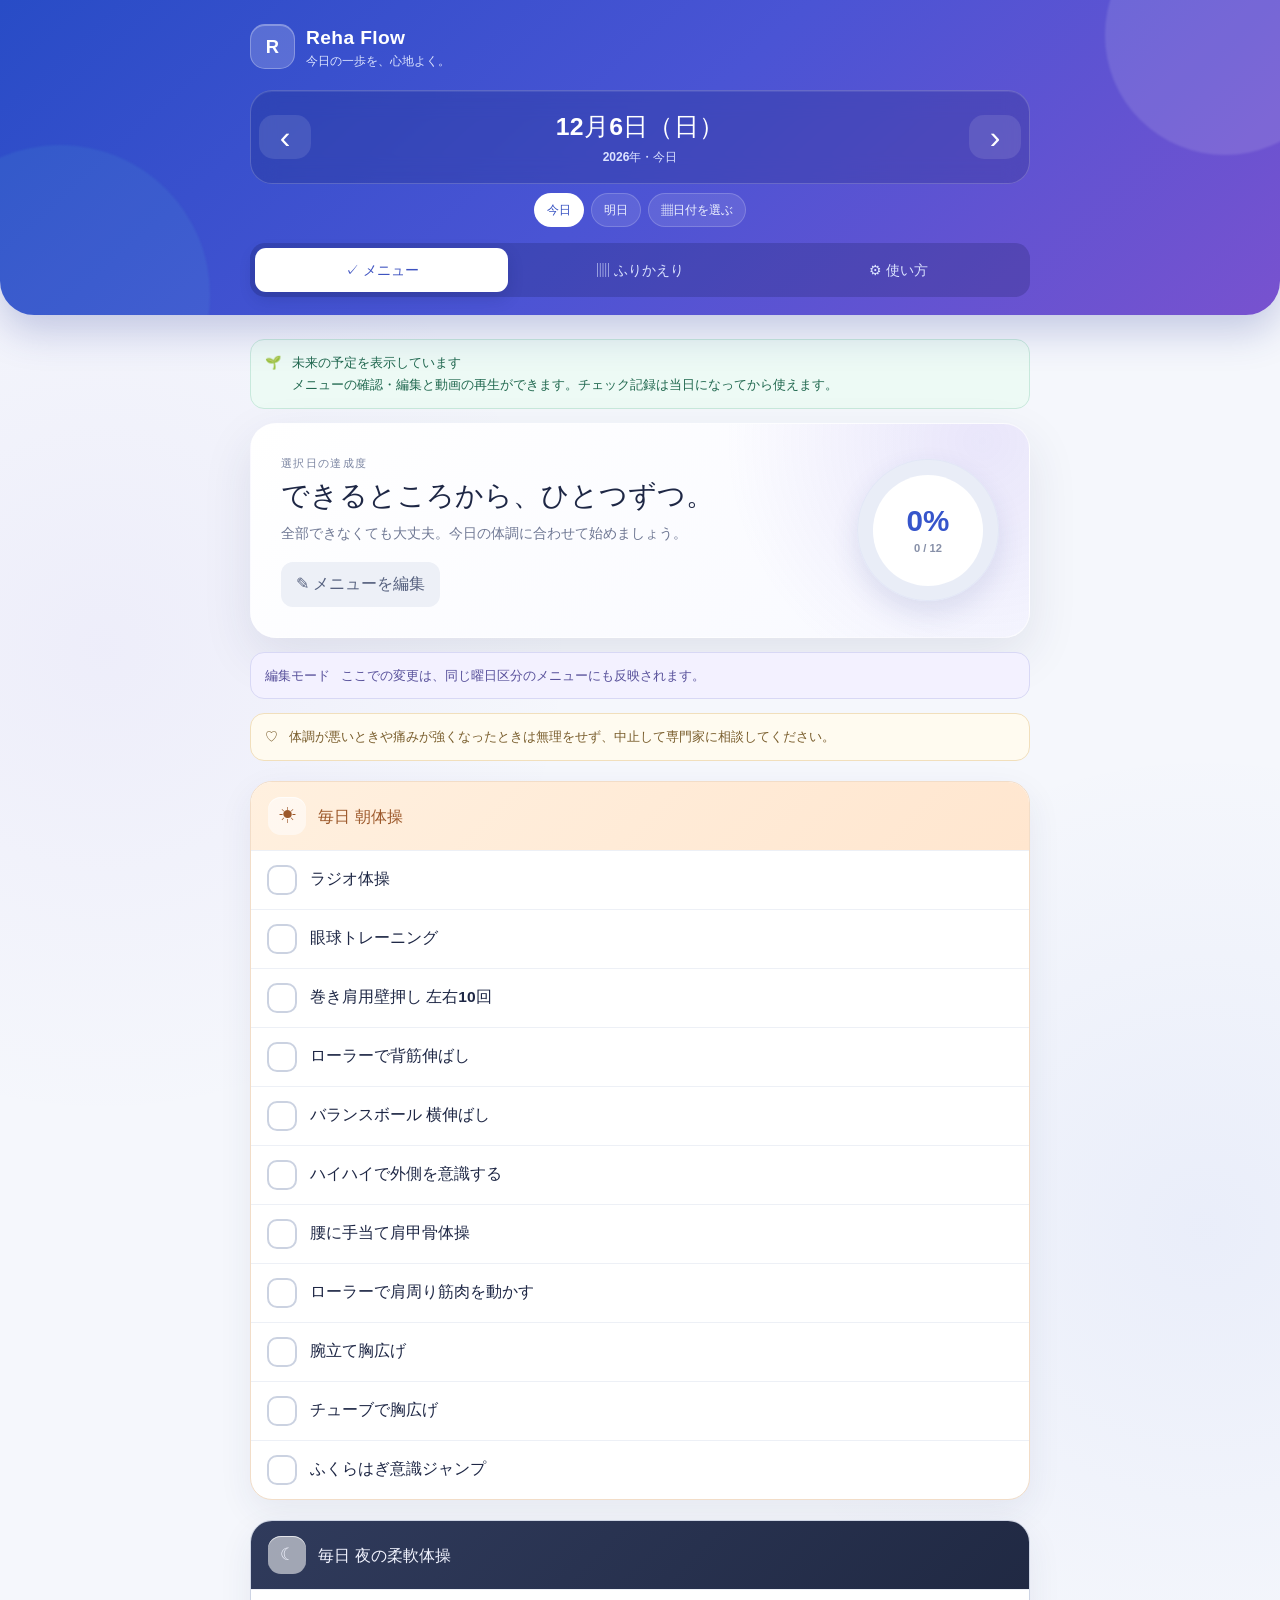
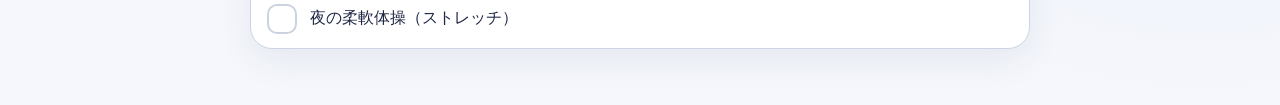
==== index.html @ dea88ecc "Rename v2 files to production filenames" ====
<!doctype html>
<html lang="ja">
  <head>
    <meta charset="UTF-8" />
    <meta name="viewport" content="width=device-width, initial-scale=1, viewport-fit=cover" />
    <meta name="theme-color" content="#3157d5" />
    <meta
      name="description"
      content="毎日の運動を気持ちよく続けるための、個人用メニュー・記録アプリです。"
    />
    <title>Reha Flow｜リハビリチェック</title>
    <link rel="manifest" href="./manifest.webmanifest" />
    <link rel="stylesheet" href="./styles.css" />
  </head>
  <body>
    <a class="skip-link" href="#main-content">本文へ移動</a>

    <header class="hero-header">
      <div class="hero-glow hero-glow-one" aria-hidden="true"></div>
      <div class="hero-glow hero-glow-two" aria-hidden="true"></div>

      <div class="container header-content">
        <div class="brand-row">
          <div class="brand">
            <span class="brand-mark" aria-hidden="true">R</span>
            <div>
              <p class="brand-name">Reha Flow</p>
              <p class="brand-tagline">今日の一歩を、心地よく。</p>
            </div>
          </div>
          <div id="streak-badge" class="streak-badge" hidden></div>
        </div>

        <div class="date-card" aria-label="表示する日付">
          <button id="previous-day" class="date-arrow" type="button" aria-label="前の日へ">‹</button>
          <div class="date-center">
            <p id="date-primary" class="date-primary"></p>
            <p id="date-secondary" class="date-secondary"></p>
            <input id="date-picker" class="date-picker" type="date" aria-label="日付を選ぶ" />
          </div>
          <button id="next-day" class="date-arrow" type="button" aria-label="次の日へ">›</button>
        </div>

        <div class="quick-dates" aria-label="日付のショートカット">
          <button id="today-button" type="button">今日</button>
          <button id="tomorrow-button" type="button">明日</button>
          <label class="calendar-button" for="date-picker"><span aria-hidden="true">▦</span> 日付を選ぶ</label>
        </div>

        <nav class="tabs" aria-label="画面の切り替え">
          <button id="tab-checklist" class="tab is-active" type="button" data-tab="checklist" aria-selected="true">
            <span aria-hidden="true">✓</span> メニュー
          </button>
          <button id="tab-stats" class="tab" type="button" data-tab="stats" aria-selected="false">
            <span aria-hidden="true">▥</span> ふりかえり
          </button>
          <button id="tab-settings" class="tab" type="button" data-tab="settings" aria-selected="false">
            <span aria-hidden="true">⚙</span> 使い方
          </button>
        </nav>
      </div>
    </header>

    <main id="main-content" class="container main-content">
      <section id="panel-checklist" class="tab-panel" aria-labelledby="tab-checklist">
        <div id="future-note" class="future-note" hidden>
          <span aria-hidden="true">🌱</span>
          <div>
            <strong>未来の予定を表示しています</strong>
            <p>メニューの確認・編集と動画の再生ができます。チェック記録は当日になってから使えます。</p>
          </div>
        </div>

        <section id="progress-card" class="progress-card">
          <div class="progress-copy">
            <p id="progress-eyebrow" class="eyebrow">選択日の達成度</p>
            <h1 id="daily-message" class="daily-message"></h1>
            <p id="daily-submessage" class="daily-submessage"></p>
            <div class="progress-actions">
              <button id="edit-toggle" class="edit-button" type="button">✎ メニューを編集</button>
            </div>
          </div>
          <div id="progress-ring" class="progress-ring" role="progressbar" aria-valuemin="0" aria-valuemax="100">
            <div class="progress-ring-inner">
              <strong id="progress-percent">0%</strong>
              <span id="progress-count">0 / 0</span>
            </div>
          </div>
        </section>

        <div id="edit-note" class="edit-note" hidden>
          <strong>編集モード</strong>
          <span>ここでの変更は、同じ曜日区分のメニューにも反映されます。</span>
        </div>

        <aside class="safety-note">
          <span aria-hidden="true">♡</span>
          体調が悪いときや痛みが強くなったときは無理をせず、中止して専門家に相談してください。
        </aside>

        <div id="menu-sections" class="menu-sections"></div>
      </section>

      <section id="panel-stats" class="tab-panel" aria-labelledby="tab-stats" hidden>
        <section class="celebration-card">
          <div>
            <p class="eyebrow light">積み重ねは力になる</p>
            <h2>7日間のふりかえり</h2>
            <p id="weekly-message">できた日も休んだ日も、次の一歩につながる大切な記録です。</p>
          </div>
          <span class="celebration-mark" aria-hidden="true">✦</span>
          <div class="summary-grid">
            <div>
              <span>現在の連続記録</span>
              <strong id="summary-streak">0日</strong>
            </div>
            <div>
              <span>7日間の平均</span>
              <strong id="summary-average">0%</strong>
            </div>
          </div>
        </section>

        <section class="surface-card chart-card">
          <div class="section-title-row">
            <div>
              <p class="eyebrow">最近のペース</p>
              <h2>直近7日間の達成率</h2>
            </div>
          </div>
          <div id="weekly-chart" class="weekly-chart" role="img" aria-label="直近7日間の達成率グラフ"></div>
        </section>
      </section>

      <section id="panel-settings" class="tab-panel" aria-labelledby="tab-settings" hidden>
        <section class="surface-card settings-card">
          <p class="eyebrow">かんたん設定</p>
          <h2>使い方とデータ管理</h2>

          <div class="settings-block install-block">
            <div class="settings-icon blue" aria-hidden="true">＋</div>
            <div>
              <h3>ホーム画面に追加</h3>
              <p>
                公開したURLをスマートフォンで開き、iPhoneはSafariの共有メニュー、AndroidはChromeのメニューから
                「ホーム画面に追加」を選ぶと、アプリのように開けます。
              </p>
              <button id="install-button" class="primary-button" type="button" hidden>この端末に追加</button>
            </div>
          </div>

          <div class="settings-block">
            <div class="settings-icon red" aria-hidden="true">▶</div>
            <div>
              <h3>YouTube動画を登録</h3>
              <p>
                YouTubeアプリの「共有」からURLをコピーし、編集モードのURL欄へ貼り付けます。
                登録後は「動画を見る」ボタンから開けます。動画の視聴にはインターネット接続が必要です。
              </p>
            </div>
          </div>

          <div class="settings-block">
            <div class="settings-icon green" aria-hidden="true">↓</div>
            <div>
              <h3>記録の保存とバックアップ</h3>
              <p>
                記録とメニューは、このブラウザの中だけに自動保存されます。ブラウザのデータを消す前や、
                別の端末へ移す前にバックアップしてください。
              </p>
              <div class="button-row">
                <button id="export-button" class="secondary-button" type="button">バックアップを書き出す</button>
                <button id="import-button" class="secondary-button" type="button">バックアップを読み込む</button>
                <input id="import-file" type="file" accept="application/json,.json" hidden />
              </div>
            </div>
          </div>

          <div class="privacy-note">
            <strong>プライバシーについて</strong>
            <p>
              アクセス解析・広告・外部フォントは使用していません。チェック記録と貼り付けたURLは端末内に保存されます。
            </p>
          </div>
        </section>
      </section>
    </main>

    <div id="toast" class="toast" role="status" aria-live="polite" hidden></div>

    <noscript>
      <p class="noscript-message">このアプリを使うにはJavaScriptを有効にしてください。</p>
    </noscript>
    <script src="./app.js" defer></script>
  </body>
</html>
---- styles.css ----
:root {
  color-scheme: light;
  font-family: -apple-system, BlinkMacSystemFont, "Segoe UI", "Hiragino Kaku Gothic ProN",
    "Yu Gothic", Meiryo, sans-serif;
  font-synthesis: none;
  --ink: #1e2745;
  --muted: #6f7894;
  --line: #e5e9f3;
  --surface: #ffffff;
  --canvas: #f5f7fc;
  --primary: #3157d5;
  --primary-dark: #2443ad;
  --purple: #7555d9;
  --orange: #f28a45;
  --green: #34a879;
  --shadow: 0 18px 50px rgba(35, 48, 92, 0.1);
}

* {
  box-sizing: border-box;
}

html {
  min-height: 100%;
  background: var(--canvas);
}

body {
  min-width: 320px;
  min-height: 100vh;
  margin: 0;
  padding-bottom: calc(32px + env(safe-area-inset-bottom));
  background:
    radial-gradient(circle at 8% 38%, rgba(117, 85, 217, 0.06), transparent 30%),
    radial-gradient(circle at 94% 72%, rgba(49, 87, 213, 0.06), transparent 28%),
    var(--canvas);
  color: var(--ink);
  line-height: 1.65;
  -webkit-tap-highlight-color: transparent;
}

button,
input {
  font: inherit;
}

button,
.calendar-button,
.video-link {
  min-height: 44px;
  border: 0;
  cursor: pointer;
  touch-action: manipulation;
}

button:focus-visible,
input:focus-visible,
a:focus-visible,
.calendar-button:focus-within {
  outline: 3px solid rgba(85, 122, 240, 0.38);
  outline-offset: 3px;
}

button:disabled {
  cursor: not-allowed;
  opacity: 0.45;
}

h1,
h2,
h3,
p {
  margin-top: 0;
}

.skip-link {
  position: fixed;
  top: 8px;
  left: 8px;
  z-index: 100;
  padding: 8px 12px;
  border-radius: 9px;
  background: #111936;
  color: white;
  transform: translateY(-160%);
}

.skip-link:focus {
  transform: translateY(0);
}

.container {
  width: min(100% - 28px, 780px);
  margin-inline: auto;
}

.hero-header {
  position: relative;
  overflow: hidden;
  padding-top: env(safe-area-inset-top);
  border-radius: 0 0 34px 34px;
  background: linear-gradient(138deg, #284cc6 0%, #4a54d4 50%, #7852cf 100%);
  color: white;
  box-shadow: 0 16px 38px rgba(49, 63, 157, 0.25);
}

.hero-glow {
  position: absolute;
  border-radius: 50%;
  background: rgba(255, 255, 255, 0.12);
  filter: blur(1px);
  pointer-events: none;
}

.hero-glow-one {
  top: -85px;
  right: -65px;
  width: 240px;
  height: 240px;
}

.hero-glow-two {
  bottom: -130px;
  left: -90px;
  width: 300px;
  height: 300px;
  background: rgba(105, 221, 214, 0.09);
}

.header-content {
  position: relative;
  z-index: 1;
  padding-block: 22px 18px;
}

.brand-row,
.brand {
  display: flex;
  align-items: center;
}

.brand-row {
  justify-content: space-between;
  gap: 14px;
  margin-bottom: 19px;
}

.brand {
  gap: 11px;
}

.brand-mark {
  display: grid;
  width: 45px;
  height: 45px;
  place-items: center;
  border: 1px solid rgba(255, 255, 255, 0.28);
  border-radius: 15px;
  background: rgba(255, 255, 255, 0.18);
  box-shadow: inset 0 1px rgba(255, 255, 255, 0.28);
  font-size: 1.15rem;
  font-weight: 900;
}

.brand-name {
  margin-bottom: -2px;
  font-size: 1.2rem;
  font-weight: 900;
  letter-spacing: 0.02em;
}

.brand-tagline {
  margin-bottom: 0;
  color: #dde5ff;
  font-size: 0.75rem;
  font-weight: 650;
}

.streak-badge {
  flex: 0 0 auto;
  padding: 7px 11px;
  border: 1px solid rgba(255, 255, 255, 0.28);
  border-radius: 999px;
  background: rgba(255, 255, 255, 0.16);
  color: white;
  font-size: 0.78rem;
  font-weight: 850;
  backdrop-filter: blur(10px);
}

.date-card {
  display: grid;
  grid-template-columns: 52px minmax(0, 1fr) 52px;
  align-items: center;
  gap: 8px;
  min-height: 94px;
  padding: 8px;
  border: 1px solid rgba(255, 255, 255, 0.19);
  border-radius: 22px;
  background: rgba(13, 25, 86, 0.18);
  box-shadow: inset 0 1px rgba(255, 255, 255, 0.08);
  backdrop-filter: blur(12px);
}

.date-arrow {
  border-radius: 15px;
  background: rgba(255, 255, 255, 0.1);
  color: white;
  font-size: 2rem;
  line-height: 1;
}

.date-arrow:hover {
  background: rgba(255, 255, 255, 0.2);
}

.date-center {
  position: relative;
  min-width: 0;
  text-align: center;
}

.date-primary {
  margin-bottom: 0;
  overflow: hidden;
  font-size: clamp(1.18rem, 4.6vw, 1.55rem);
  font-weight: 900;
  letter-spacing: 0.01em;
  text-overflow: ellipsis;
  white-space: nowrap;
}

.date-secondary {
  margin-bottom: 0;
  color: #dce3ff;
  font-size: 0.75rem;
  font-weight: 700;
}

.date-picker {
  position: absolute;
  width: 1px;
  height: 1px;
  opacity: 0;
  pointer-events: none;
}

.quick-dates {
  display: flex;
  justify-content: center;
  gap: 7px;
  margin-top: 9px;
}

.quick-dates button,
.calendar-button {
  display: inline-flex;
  align-items: center;
  justify-content: center;
  min-height: 34px;
  padding: 5px 12px;
  border: 1px solid rgba(255, 255, 255, 0.18);
  border-radius: 999px;
  background: rgba(255, 255, 255, 0.1);
  color: #edf1ff;
  font-size: 0.74rem;
  font-weight: 800;
}

.quick-dates button:hover,
.quick-dates button.is-active,
.calendar-button:hover {
  background: white;
  color: #334fc1;
}

.tabs {
  display: grid;
  grid-template-columns: repeat(3, minmax(0, 1fr));
  gap: 5px;
  margin-top: 16px;
  padding: 5px;
  border-radius: 15px;
  background: rgba(19, 24, 77, 0.22);
}

.tab {
  min-width: 0;
  padding: 8px 4px;
  border-radius: 11px;
  background: transparent;
  color: #dbe3ff;
  font-size: clamp(0.74rem, 3vw, 0.88rem);
  font-weight: 850;
}

.tab.is-active {
  background: white;
  color: #3d52c0;
  box-shadow: 0 6px 16px rgba(16, 26, 82, 0.18);
}

.main-content {
  padding-block: 24px;
}

.tab-panel[hidden] {
  display: none;
}

.future-note,
.edit-note,
.safety-note {
  display: flex;
  align-items: flex-start;
  gap: 11px;
  margin-bottom: 14px;
  padding: 12px 14px;
  border-radius: 14px;
  font-size: 0.82rem;
}

.future-note {
  border: 1px solid #c8e9dc;
  background: #edfaf5;
  color: #20684f;
}

.future-note strong {
  display: block;
}

.future-note p {
  margin-bottom: 0;
}

.progress-card {
  display: grid;
  grid-template-columns: minmax(0, 1fr) auto;
  gap: 20px;
  align-items: center;
  overflow: hidden;
  padding: clamp(20px, 5vw, 30px);
  border: 1px solid rgba(255, 255, 255, 0.7);
  border-radius: 26px;
  background:
    radial-gradient(circle at 94% 8%, rgba(114, 89, 220, 0.13), transparent 34%),
    linear-gradient(145deg, #ffffff, #f8f9ff);
  box-shadow: var(--shadow);
}

.progress-card.is-complete {
  background:
    radial-gradient(circle at 92% 10%, rgba(255, 183, 77, 0.25), transparent 38%),
    linear-gradient(145deg, #fffef8, #fff8ea);
}

.eyebrow {
  margin-bottom: 5px;
  color: #7a84a1;
  font-size: 0.7rem;
  font-weight: 900;
  letter-spacing: 0.12em;
  text-transform: uppercase;
}

.eyebrow.light {
  color: #dce4ff;
}

.daily-message {
  margin-bottom: 7px;
  font-size: clamp(1.26rem, 4.4vw, 1.75rem);
  line-height: 1.35;
}

.daily-submessage {
  max-width: 440px;
  margin-bottom: 0;
  color: var(--muted);
  font-size: 0.88rem;
}

.progress-actions {
  margin-top: 17px;
}

.edit-button,
.primary-button,
.secondary-button,
.save-item-button {
  padding: 9px 15px;
  border-radius: 12px;
  font-weight: 850;
}

.edit-button,
.secondary-button {
  background: #edf0f7;
  color: #55607e;
}

.edit-button:hover,
.secondary-button:hover {
  background: #e2e7f2;
}

.edit-button.is-active,
.primary-button,
.save-item-button {
  background: linear-gradient(135deg, #3157d5, #6656d8);
  color: white;
  box-shadow: 0 8px 20px rgba(49, 87, 213, 0.22);
}

.progress-ring {
  --progress: 0deg;
  display: grid;
  width: clamp(112px, 25vw, 142px);
  aspect-ratio: 1;
  place-items: center;
  border-radius: 50%;
  background: conic-gradient(#4d6ce0 var(--progress), #e9edf7 0deg);
  box-shadow: inset 0 0 0 1px rgba(49, 87, 213, 0.04), 0 12px 28px rgba(43, 59, 130, 0.12);
}

.is-complete .progress-ring {
  background: conic-gradient(#f4a340 var(--progress), #f8ead4 0deg);
}

.progress-ring-inner {
  display: grid;
  width: 78%;
  aspect-ratio: 1;
  place-content: center;
  border-radius: 50%;
  background: white;
  text-align: center;
}

.progress-ring-inner strong,
.progress-ring-inner span {
  display: block;
}

.progress-ring-inner strong {
  color: #3655cb;
  font-size: clamp(1.36rem, 5vw, 1.85rem);
  line-height: 1.2;
}

.is-complete .progress-ring-inner strong {
  color: #d97727;
}

.progress-ring-inner span {
  color: #8790a8;
  font-size: 0.7rem;
  font-weight: 750;
}

.edit-note {
  margin-top: 14px;
  border: 1px solid #d8d8f5;
  background: #f3f1ff;
  color: #58519b;
}

.edit-note strong {
  flex: 0 0 auto;
}

.safety-note {
  margin-block: 14px 20px;
  border: 1px solid #f1dfbc;
  background: #fffbf0;
  color: #795d2c;
}

.menu-sections {
  display: grid;
  gap: 20px;
}

.menu-card,
.surface-card {
  overflow: hidden;
  border: 1px solid var(--line);
  border-radius: 22px;
  background: var(--surface);
  box-shadow: 0 12px 34px rgba(38, 49, 91, 0.075);
}

.menu-header {
  display: flex;
  align-items: center;
  gap: 12px;
  padding: 15px 17px;
}

.menu-icon {
  display: grid;
  flex: 0 0 38px;
  width: 38px;
  height: 38px;
  place-items: center;
  border-radius: 13px;
  background: rgba(255, 255, 255, 0.55);
  font-size: 1.05rem;
  box-shadow: inset 0 1px rgba(255, 255, 255, 0.7);
}

.menu-header h2 {
  margin: 0;
  font-size: 1.02rem;
  line-height: 1.4;
}

.menu-card.orange {
  border-color: #f2ddc8;
}

.orange .menu-header {
  background: linear-gradient(135deg, #fff0df, #ffe6cf);
  color: #9c582a;
}

.menu-card.blue {
  border-color: #d6e0f7;
}

.blue .menu-header {
  background: linear-gradient(135deg, #eaf1ff, #dce7ff);
  color: #3153ab;
}

.menu-card.purple {
  border-color: #ddd9f3;
}

.purple .menu-header {
  background: linear-gradient(135deg, #f1edff, #e7e0ff);
  color: #654ba8;
}

.menu-card.night {
  border-color: #cdd4e4;
}

.night .menu-header {
  background: linear-gradient(135deg, #303b5c, #202943);
  color: #f2f4ff;
}

.menu-list {
  margin: 0;
  padding: 0;
  list-style: none;
}

.menu-item {
  border-top: 1px solid #edf0f6;
}

.normal-item {
  display: flex;
  align-items: stretch;
}

.check-label {
  display: flex;
  flex: 1;
  align-items: flex-start;
  gap: 13px;
  min-width: 0;
  padding: 14px 16px;
  cursor: pointer;
  user-select: none;
}

.check-label:hover {
  background: #fafbfe;
}

.check-label.is-disabled {
  cursor: default;
}

.check-input {
  position: absolute;
  width: 1px;
  height: 1px;
  opacity: 0;
}

.check-box {
  display: grid;
  flex: 0 0 30px;
  width: 30px;
  height: 30px;
  place-items: center;
  border: 2px solid #cbd2e1;
  border-radius: 10px;
  background: white;
  color: transparent;
  font-size: 1.05rem;
  line-height: 1;
  transition: 160ms ease;
}

.check-input:focus-visible + .check-box {
  outline: 3px solid rgba(49, 87, 213, 0.3);
  outline-offset: 2px;
}

.check-input:checked + .check-box {
  border-color: #4364d7;
  background: linear-gradient(135deg, #4265db, #7459d9);
  color: white;
  box-shadow: 0 6px 14px rgba(49, 87, 213, 0.25);
}

.check-input:disabled + .check-box {
  background: #f1f3f7;
}

.item-text {
  flex: 1;
  padding-top: 2px;
  overflow-wrap: anywhere;
  font-size: 0.97rem;
  font-weight: 700;
  line-height: 1.55;
}

.menu-item.is-checked .item-text {
  color: #8b93a8;
  text-decoration: line-through;
}

.video-link {
  display: inline-flex;
  flex: 0 0 auto;
  align-items: center;
  align-self: center;
  gap: 5px;
  margin-right: 12px;
  padding: 7px 10px;
  border-radius: 11px;
  background: #fff0f0;
  color: #d53c3c;
  font-size: 0.74rem;
  font-weight: 900;
  text-decoration: none;
}

.video-link:hover {
  background: #ffe2e2;
}

.edit-item-form,
.add-item-form {
  padding: 14px;
  background: #fbfcff;
}

.edit-item-form {
  display: grid;
  grid-template-columns: minmax(0, 1fr) auto;
  gap: 10px;
}

.edit-fields {
  display: grid;
  gap: 9px;
}

.field-label {
  display: grid;
  gap: 4px;
  color: #727c97;
  font-size: 0.7rem;
  font-weight: 850;
}

.text-input,
.url-input {
  width: 100%;
  min-height: 44px;
  padding: 9px 11px;
  border: 1px solid #d5dbea;
  border-radius: 11px;
  background: white;
  color: var(--ink);
}

.url-field-wrap {
  position: relative;
}

.url-field-wrap::before {
  position: absolute;
  top: 50%;
  left: 11px;
  color: #e04444;
  content: "▶";
  font-size: 0.75rem;
  transform: translateY(-50%);
}

.url-field-wrap .url-input {
  padding-left: 32px;
}

.edit-item-actions {
  display: flex;
  flex-direction: column;
  gap: 8px;
  justify-content: end;
}

.save-item-button,
.delete-item-button {
  min-width: 76px;
  border-radius: 11px;
  font-size: 0.78rem;
  font-weight: 850;
}

.delete-item-button {
  background: #fff0f0;
  color: #c74343;
}

.add-item-form {
  border-top: 2px dashed #d8def0;
}

.add-form-title {
  margin-bottom: 10px;
  color: #4358aa;
  font-size: 0.86rem;
  font-weight: 900;
}

.add-fields {
  display: grid;
  grid-template-columns: 1fr 1fr auto;
  gap: 9px;
  align-items: end;
}

.add-button {
  min-width: 90px;
  padding-inline: 15px;
  border-radius: 11px;
  background: linear-gradient(135deg, #3157d5, #6c58d8);
  color: white;
  font-weight: 900;
  box-shadow: 0 7px 18px rgba(49, 87, 213, 0.2);
}

.empty-message {
  margin: 0;
  padding: 20px;
  border-top: 1px solid #edf0f6;
  color: var(--muted);
  text-align: center;
}

.celebration-card {
  position: relative;
  overflow: hidden;
  padding: 26px;
  border-radius: 26px;
  background: linear-gradient(138deg, #3156ce, #7252cc);
  color: white;
  box-shadow: 0 20px 46px rgba(55, 65, 163, 0.25);
}

.celebration-card h2 {
  margin-bottom: 7px;
  font-size: 1.45rem;
}

.celebration-card > div > p:last-child {
  color: #e1e6ff;
  font-size: 0.88rem;
}

.celebration-mark {
  position: absolute;
  top: -28px;
  right: 18px;
  color: rgba(255, 255, 255, 0.12);
  font-size: 9rem;
  line-height: 1;
}

.summary-grid {
  position: relative;
  z-index: 1;
  display: grid;
  grid-template-columns: repeat(2, minmax(0, 1fr));
  gap: 11px;
  margin-top: 20px;
}

.summary-grid > div {
  padding: 14px;
  border: 1px solid rgba(255, 255, 255, 0.17);
  border-radius: 15px;
  background: rgba(255, 255, 255, 0.11);
  backdrop-filter: blur(10px);
}

.summary-grid span,
.summary-grid strong {
  display: block;
}

.summary-grid span {
  color: #e1e6ff;
  font-size: 0.75rem;
  font-weight: 700;
}

.summary-grid strong {
  margin-top: 1px;
  font-size: 1.65rem;
}

.chart-card,
.settings-card {
  margin-top: 20px;
  padding: 22px;
}

.section-title-row h2,
.settings-card > h2 {
  margin-bottom: 0;
  font-size: 1.18rem;
}

.weekly-chart {
  display: grid;
  grid-template-columns: repeat(7, minmax(36px, 1fr));
  gap: 8px;
  align-items: end;
  min-height: 260px;
  overflow-x: auto;
  margin-top: 20px;
  padding: 24px 2px 0;
  border-bottom: 1px solid #d7ddeb;
  background-image: linear-gradient(to bottom, transparent calc(50% - 0.5px), #edf0f6 50%, transparent calc(50% + 0.5px));
}

.chart-column {
  display: grid;
  grid-template-rows: 190px auto;
  gap: 7px;
  min-width: 36px;
  text-align: center;
}

.bar-area {
  display: flex;
  align-items: flex-end;
  justify-content: center;
}

.bar {
  position: relative;
  width: min(72%, 42px);
  min-height: 2px;
  border-radius: 8px 8px 0 0;
  background: linear-gradient(#7c83ed, #3e5fd4);
}

.bar-value {
  position: absolute;
  top: -24px;
  left: 50%;
  color: #4f5875;
  font-size: 0.68rem;
  font-weight: 850;
  transform: translateX(-50%);
}

.chart-label {
  color: #818aa2;
  font-size: 0.67rem;
  line-height: 1.3;
}

.settings-card > h2 {
  margin-bottom: 13px;
}

.settings-block {
  display: grid;
  grid-template-columns: auto minmax(0, 1fr);
  gap: 14px;
  padding-block: 19px;
  border-top: 1px solid var(--line);
}

.settings-block h3 {
  margin-bottom: 5px;
  font-size: 1rem;
}

.settings-block p {
  margin-bottom: 11px;
  color: #68718b;
  font-size: 0.87rem;
}

.settings-icon {
  display: grid;
  width: 40px;
  height: 40px;
  place-items: center;
  border-radius: 13px;
  font-size: 0.85rem;
  font-weight: 900;
}

.settings-icon.blue {
  background: #e8eeff;
  color: #3157d5;
}

.settings-icon.red {
  background: #ffeded;
  color: #da3d3d;
}

.settings-icon.green {
  background: #e8f7f1;
  color: #258261;
}

.button-row {
  display: flex;
  flex-wrap: wrap;
  gap: 8px;
}

.privacy-note {
  padding: 14px;
  border-radius: 13px;
  background: #f4f6fa;
  color: #616a83;
  font-size: 0.8rem;
}

.privacy-note p {
  margin: 3px 0 0;
}

.toast {
  position: fixed;
  right: 16px;
  bottom: calc(16px + env(safe-area-inset-bottom));
  left: 16px;
  z-index: 50;
  width: fit-content;
  max-width: min(540px, calc(100% - 32px));
  margin-inline: auto;
  padding: 12px 16px;
  border-radius: 12px;
  background: #17203e;
  color: white;
  box-shadow: 0 12px 34px rgba(18, 27, 58, 0.28);
  font-size: 0.84rem;
  font-weight: 750;
  text-align: center;
}

.noscript-message {
  margin: 20px;
  padding: 16px;
  border-radius: 10px;
  background: #fee2e2;
  color: #991b1b;
}

@media (max-width: 620px) {
  .container {
    width: min(100% - 20px, 780px);
  }

  .header-content {
    padding-block: 15px 13px;
  }

  .progress-card {
    grid-template-columns: minmax(0, 1fr) 105px;
    gap: 12px;
  }

  .progress-ring {
    width: 105px;
  }

  .edit-item-form {
    grid-template-columns: 1fr;
  }

  .edit-item-actions {
    flex-direction: row;
  }

  .edit-item-actions > button {
    flex: 1;
  }

  .add-fields {
    grid-template-columns: 1fr;
  }

  .add-button {
    width: 100%;
  }
}

@media (max-width: 430px) {
  .brand-tagline {
    display: none;
  }

  .streak-badge {
    padding-inline: 9px;
    font-size: 0.7rem;
  }

  .progress-card {
    grid-template-columns: 1fr;
  }

  .progress-ring {
    grid-row: 1;
    width: 112px;
    margin-inline: auto;
  }

  .progress-copy {
    text-align: center;
  }

  .normal-item {
    flex-wrap: wrap;
  }

  .video-link {
    width: calc(100% - 28px);
    margin: 0 14px 12px;
    justify-content: center;
  }

  .summary-grid {
    grid-template-columns: 1fr;
  }

  .button-row > button {
    width: 100%;
  }
}

@media (prefers-reduced-motion: reduce) {
  *,
  *::before,
  *::after {
    scroll-behavior: auto !important;
    transition-duration: 0.01ms !important;
    animation-duration: 0.01ms !important;
    animation-iteration-count: 1 !important;
  }
}

@media print {
  .hero-header,
  .progress-actions,
  .future-note,
  .edit-note,
  .safety-note,
  .toast {
    display: none !important;
  }

  body {
    background: white;
  }

  .container {
    width: 100%;
  }

  .menu-card {
    break-inside: avoid;
    box-shadow: none;
  }
}
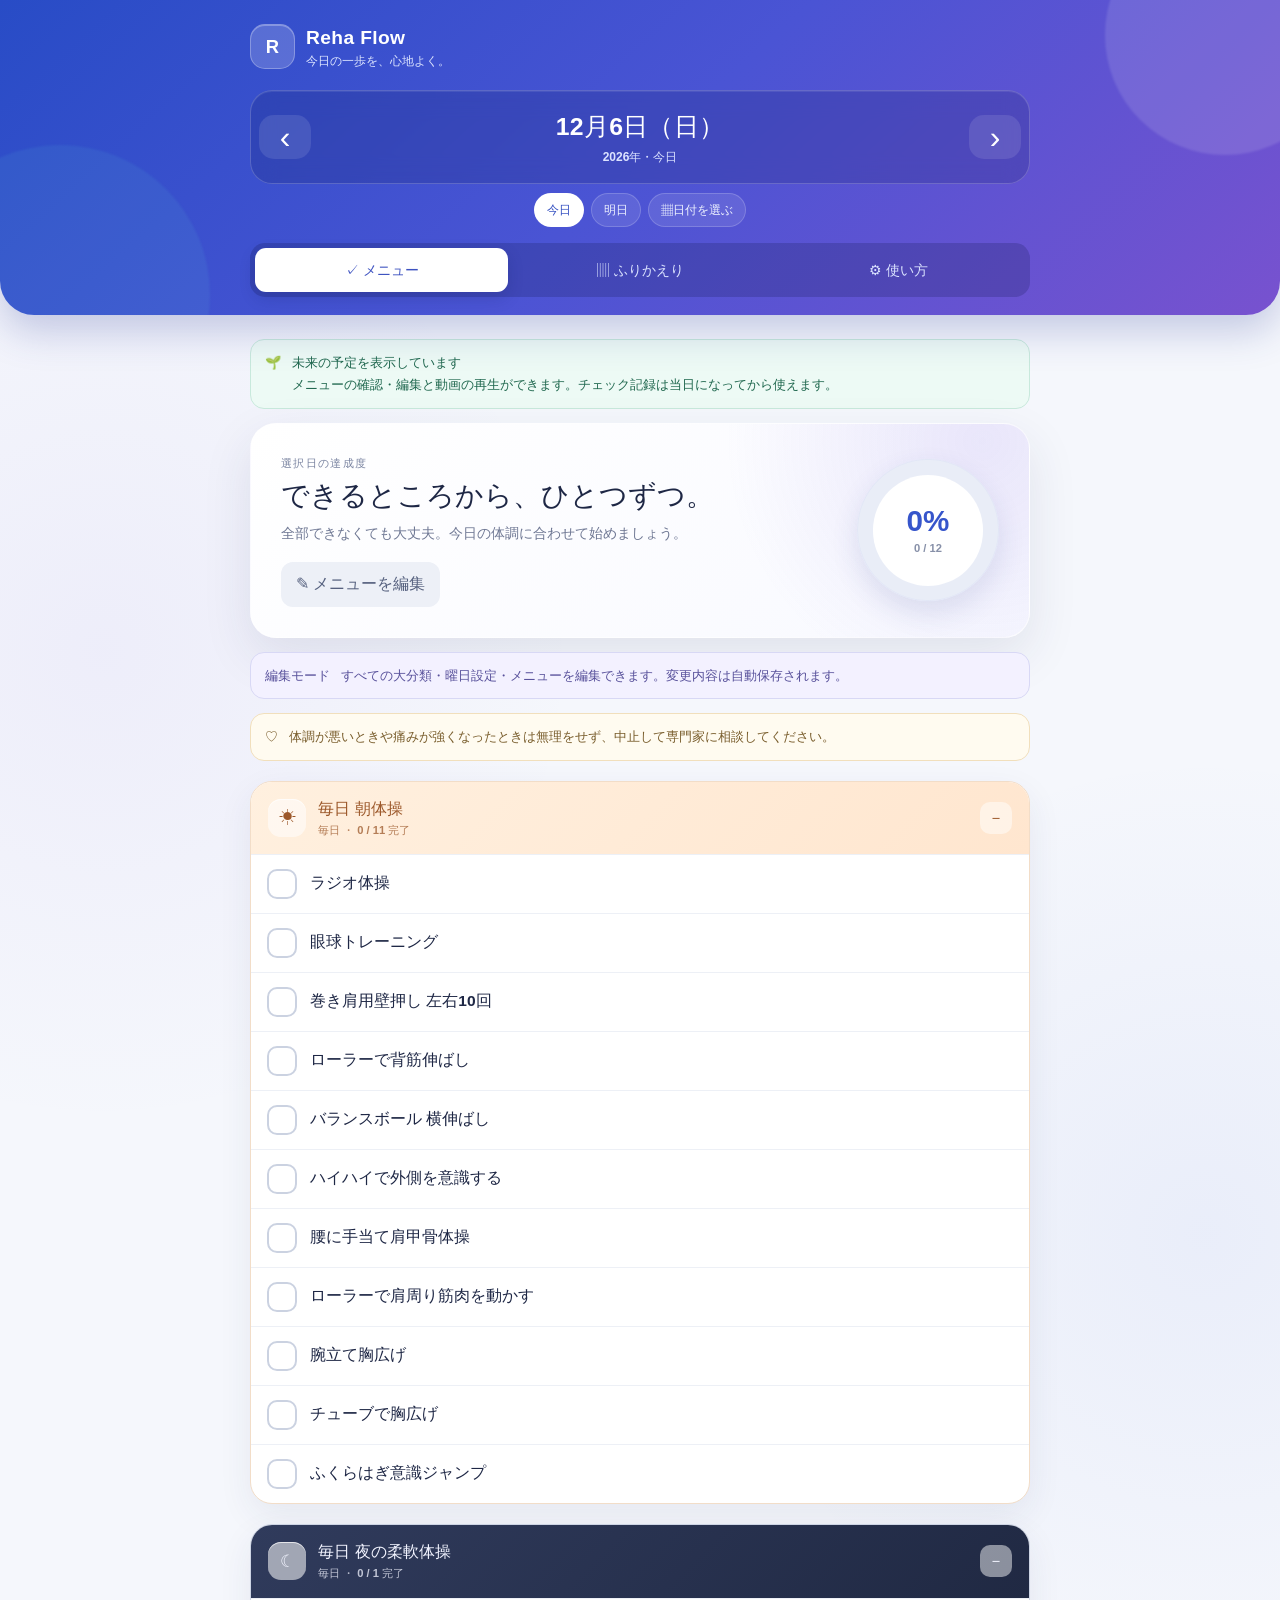
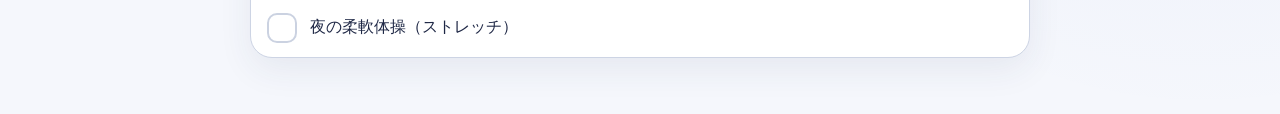
==== commit b902ff39: "Add flexible menu editing" ====
--- a/index.html
+++ b/index.html
@@ -10,10 +10,18 @@
     />
     <title>Reha Flow｜リハビリチェック</title>
     <link rel="manifest" href="./manifest.webmanifest" />
+    <link rel="apple-touch-icon" href="./icons/apple-touch-icon.png" />
     <link rel="stylesheet" href="./styles.css" />
   </head>
   <body>
     <a class="skip-link" href="#main-content">本文へ移動</a>
+
+    <div id="edit-toolbar" class="edit-toolbar" hidden>
+      <div class="edit-toolbar-inner">
+        <strong><span aria-hidden="true">✎</span> 編集中</strong>
+        <button id="edit-finish" type="button">編集を終了</button>
+      </div>
+    </div>
 
     <header class="hero-header">
       <div class="hero-glow hero-glow-one" aria-hidden="true"></div>
@@ -90,7 +98,7 @@
 
         <div id="edit-note" class="edit-note" hidden>
           <strong>編集モード</strong>
-          <span>ここでの変更は、同じ曜日区分のメニューにも反映されます。</span>
+          <span>すべての大分類・曜日設定・メニューを編集できます。変更内容は自動保存されます。</span>
         </div>
 
         <aside class="safety-note">
--- a/styles.css
+++ b/styles.css
@@ -40,7 +40,8 @@
 }
 
 button,
-input {
+input,
+select {
   font: inherit;
 }
 
@@ -55,6 +56,7 @@
 
 button:focus-visible,
 input:focus-visible,
+select:focus-visible,
 a:focus-visible,
 .calendar-button:focus-within {
   outline: 3px solid rgba(85, 122, 240, 0.38);
@@ -87,6 +89,51 @@
 
 .skip-link:focus {
   transform: translateY(0);
+}
+
+.edit-toolbar {
+  position: fixed;
+  top: 0;
+  right: 0;
+  left: 0;
+  z-index: 90;
+  padding: calc(7px + env(safe-area-inset-top)) max(10px, env(safe-area-inset-right)) 7px
+    max(10px, env(safe-area-inset-left));
+  background: rgba(25, 34, 75, 0.96);
+  color: white;
+  box-shadow: 0 8px 24px rgba(18, 27, 58, 0.24);
+  backdrop-filter: blur(14px);
+}
+
+.edit-toolbar[hidden] {
+  display: none;
+}
+
+.edit-toolbar-inner {
+  display: flex;
+  width: min(100%, 780px);
+  min-height: 48px;
+  align-items: center;
+  justify-content: space-between;
+  gap: 16px;
+  margin-inline: auto;
+}
+
+.edit-toolbar-inner strong {
+  font-size: 0.95rem;
+}
+
+.edit-toolbar-inner button {
+  min-width: 132px;
+  padding: 8px 16px;
+  border-radius: 12px;
+  background: white;
+  color: #293f9f;
+  font-weight: 900;
+}
+
+body.is-editing {
+  padding-top: calc(62px + env(safe-area-inset-top));
 }
 
 .container {
@@ -493,9 +540,33 @@
 
 .menu-header {
   display: flex;
+  align-items: stretch;
+  gap: 12px;
+  padding: 11px 13px;
+}
+
+.menu-collapse-toggle {
+  display: flex;
+  flex: 1 1 280px;
+  min-width: 0;
   align-items: center;
   gap: 12px;
-  padding: 15px 17px;
+  padding: 4px;
+  border-radius: 13px;
+  background: transparent;
+  color: inherit;
+  text-align: left;
+}
+
+.menu-collapse-toggle:hover {
+  background: rgba(255, 255, 255, 0.34);
+}
+
+.menu-heading {
+  display: grid;
+  flex: 1;
+  min-width: 0;
+  gap: 1px;
 }
 
 .menu-icon {
@@ -512,8 +583,35 @@
 
 .menu-header h2 {
   margin: 0;
+  overflow-wrap: anywhere;
   font-size: 1.02rem;
   line-height: 1.4;
+}
+
+.menu-meta {
+  color: currentColor;
+  font-size: 0.7rem;
+  font-weight: 750;
+  opacity: 0.75;
+}
+
+.collapse-mark {
+  display: grid;
+  flex: 0 0 32px;
+  width: 32px;
+  height: 32px;
+  place-items: center;
+  border-radius: 10px;
+  background: rgba(255, 255, 255, 0.48);
+  font-size: 1rem;
+  font-weight: 900;
+}
+
+.section-order-actions {
+  display: flex;
+  flex: 0 0 auto;
+  align-items: center;
+  gap: 7px;
 }
 
 .menu-card.orange {
@@ -541,6 +639,15 @@
 .purple .menu-header {
   background: linear-gradient(135deg, #f1edff, #e7e0ff);
   color: #654ba8;
+}
+
+.menu-card.green {
+  border-color: #cce8dc;
+}
+
+.green .menu-header {
+  background: linear-gradient(135deg, #eaf8f2, #d9f2e8);
+  color: #28775d;
 }
 
 .menu-card.night {
@@ -659,9 +766,153 @@
 }
 
 .edit-item-form,
-.add-item-form {
+.add-item-form,
+.section-edit-form,
+.section-add-form {
   padding: 14px;
   background: #fbfcff;
+}
+
+.section-edit-form {
+  border-top: 1px solid #e6eaf4;
+  border-bottom: 1px solid #e6eaf4;
+  background: #f7f8fc;
+}
+
+.section-add-form {
+  border: 1px solid #d8def0;
+  border-radius: 18px;
+  background: white;
+  box-shadow: 0 12px 30px rgba(38, 49, 91, 0.08);
+}
+
+.section-add-form h2 {
+  margin-bottom: 14px;
+  font-size: 1.05rem;
+}
+
+.section-fields {
+  display: grid;
+  grid-template-columns: minmax(0, 2fr) minmax(86px, 0.65fr) minmax(125px, 1fr);
+  gap: 10px;
+  min-width: 0;
+}
+
+.schedule-fields {
+  display: grid;
+  grid-column: 1 / -1;
+  grid-template-columns: minmax(160px, 0.7fr) minmax(0, 1.8fr);
+  gap: 10px;
+  align-items: end;
+}
+
+.weekday-fieldset {
+  display: grid;
+  grid-template-columns: repeat(7, minmax(44px, 1fr));
+  gap: 6px;
+  min-width: 0;
+  margin: 0;
+  padding: 0;
+  border: 0;
+}
+
+.weekday-fieldset[hidden] {
+  display: none;
+}
+
+.weekday-fieldset legend {
+  grid-column: 1 / -1;
+  padding: 0;
+  color: #727c97;
+  font-size: 0.7rem;
+  font-weight: 850;
+}
+
+.weekday-fieldset label {
+  display: flex;
+  min-width: 0;
+  min-height: 44px;
+  align-items: center;
+  justify-content: center;
+  gap: 4px;
+  padding: 6px 4px;
+  border: 1px solid #d5dbea;
+  border-radius: 10px;
+  background: white;
+  color: #55607e;
+  font-size: 0.78rem;
+  font-weight: 850;
+  cursor: pointer;
+}
+
+.weekday-fieldset input {
+  width: 18px;
+  height: 18px;
+  margin: 0;
+  accent-color: var(--primary);
+}
+
+.section-edit-actions {
+  display: flex;
+  flex-wrap: wrap;
+  gap: 8px;
+  margin-top: 12px;
+}
+
+.save-section-button,
+.delete-section-button,
+.cancel-section-button,
+.add-section-button,
+.order-button {
+  min-height: 44px;
+  padding: 8px 13px;
+  border-radius: 11px;
+  font-size: 0.78rem;
+  font-weight: 900;
+}
+
+.save-section-button,
+.add-section-button {
+  background: linear-gradient(135deg, #3157d5, #6656d8);
+  color: white;
+  box-shadow: 0 7px 18px rgba(49, 87, 213, 0.2);
+}
+
+.delete-section-button {
+  background: #fff0f0;
+  color: #b93838;
+}
+
+.cancel-section-button,
+.order-button {
+  border: 1px solid #d7ddeb;
+  background: #f4f6fa;
+  color: #55607e;
+}
+
+.section-order-actions .order-button {
+  min-width: 74px;
+  background: rgba(255, 255, 255, 0.58);
+  color: inherit;
+}
+
+.add-section-panel {
+  padding: 4px 0;
+}
+
+.add-section-button {
+  width: 100%;
+  min-height: 52px;
+  font-size: 0.92rem;
+}
+
+.no-sections-message {
+  padding: 24px 18px;
+  border: 1px dashed #cfd6e6;
+  border-radius: 18px;
+  background: white;
+  color: var(--muted);
+  text-align: center;
 }
 
 .edit-item-form {
@@ -684,7 +935,8 @@
 }
 
 .text-input,
-.url-input {
+.url-input,
+.select-input {
   width: 100%;
   min-height: 44px;
   padding: 9px 11px;
@@ -692,6 +944,10 @@
   border-radius: 11px;
   background: white;
   color: var(--ink);
+}
+
+.icon-input {
+  text-align: center;
 }
 
 .url-field-wrap {
@@ -717,6 +973,12 @@
   flex-direction: column;
   gap: 8px;
   justify-content: end;
+}
+
+.item-order-actions {
+  display: grid;
+  grid-template-columns: repeat(2, minmax(72px, 1fr));
+  gap: 7px;
 }
 
 .save-item-button,
@@ -1010,10 +1272,44 @@
 
   .edit-item-actions {
     flex-direction: row;
+    flex-wrap: wrap;
   }
 
   .edit-item-actions > button {
     flex: 1;
+  }
+
+  .item-order-actions {
+    flex: 1 1 100%;
+  }
+
+  .menu-header {
+    flex-wrap: wrap;
+  }
+
+  .section-order-actions {
+    flex: 1 1 100%;
+  }
+
+  .section-order-actions .order-button {
+    flex: 1;
+  }
+
+  .section-fields {
+    grid-template-columns: minmax(0, 1fr) minmax(110px, 0.7fr);
+  }
+
+  .section-fields > .field-label:first-child,
+  .schedule-fields {
+    grid-column: 1 / -1;
+  }
+
+  .schedule-fields {
+    grid-template-columns: 1fr;
+  }
+
+  .weekday-fieldset {
+    grid-template-columns: repeat(4, minmax(44px, 1fr));
   }
 
   .add-fields {
@@ -1065,6 +1361,19 @@
 
   .button-row > button {
     width: 100%;
+  }
+
+  .edit-toolbar-inner {
+    gap: 8px;
+  }
+
+  .edit-toolbar-inner button {
+    min-width: 120px;
+    padding-inline: 12px;
+  }
+
+  .section-edit-actions > button {
+    flex: 1 1 100%;
   }
 }
 
@@ -1084,6 +1393,7 @@
   .progress-actions,
   .future-note,
   .edit-note,
+  .edit-toolbar,
   .safety-note,
   .toast {
     display: none !important;
